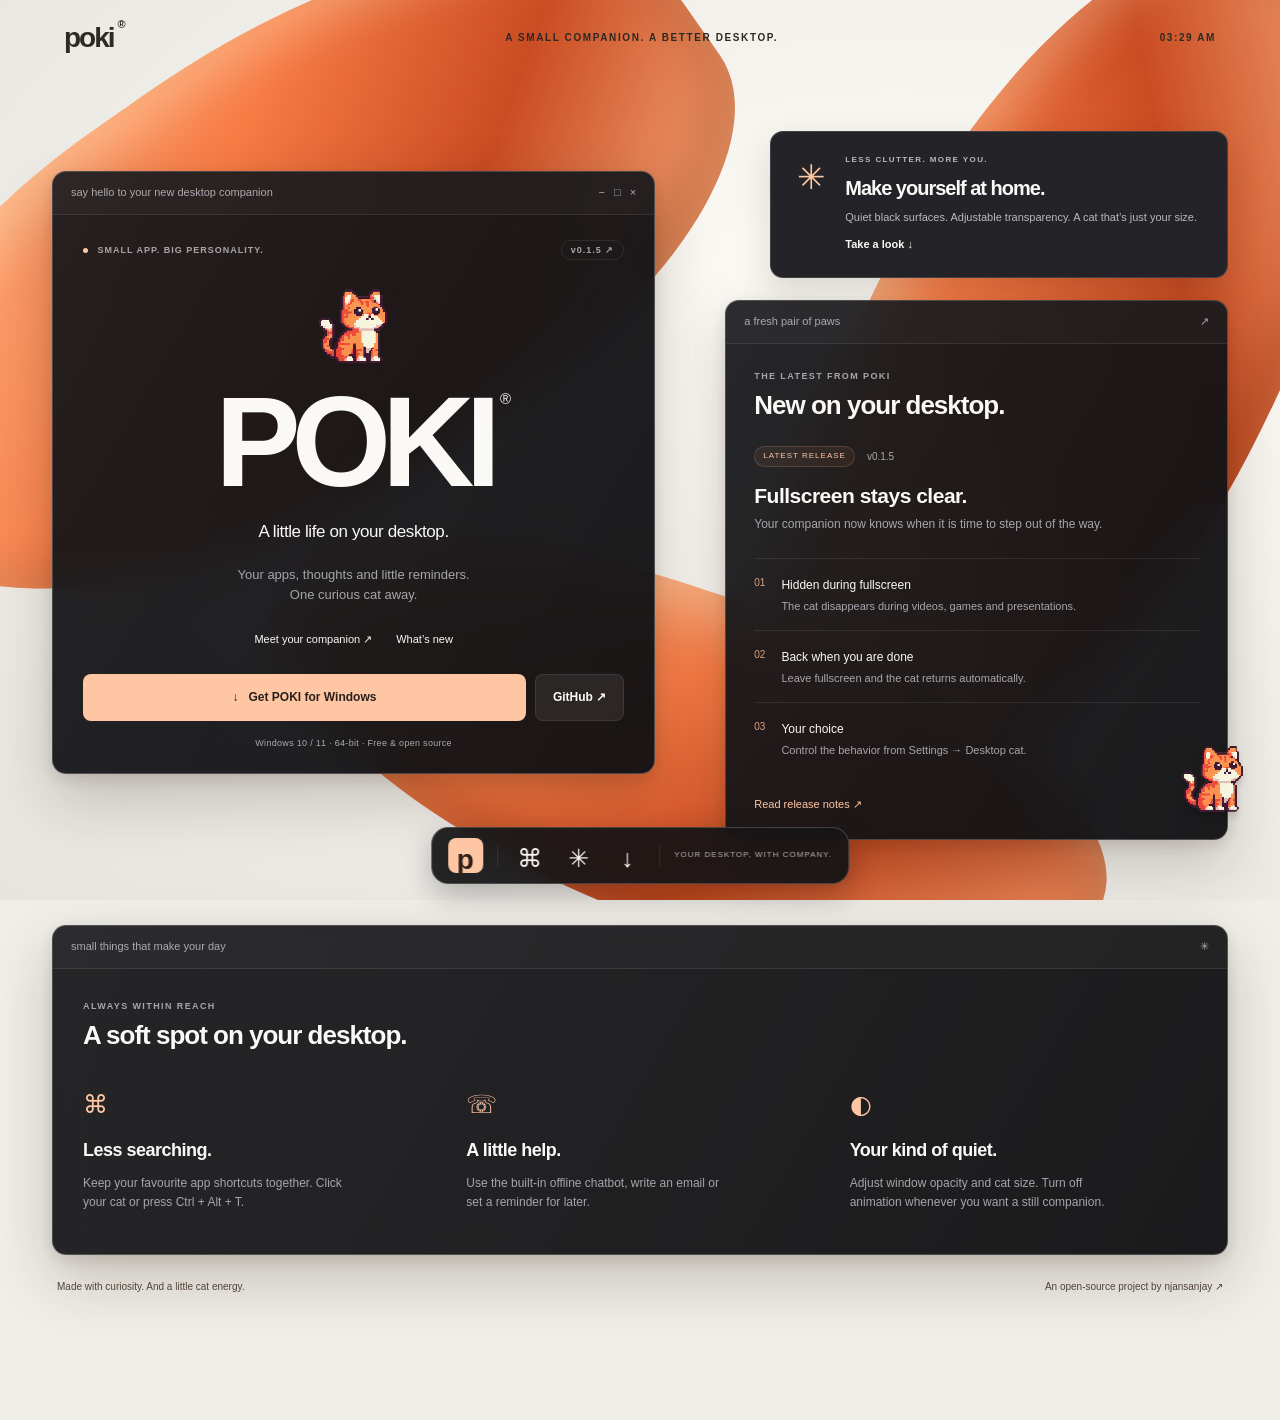
==== docs/index.html @ 7980053e "Rename project to Poki" ====
<!doctype html>
<html lang="en">
<head>
<meta charset="utf-8"><meta name="viewport" content="width=device-width,initial-scale=1">
<meta name="theme-color" content="#f0eee8"><meta name="description" content="POKI brings a little life to your Windows desktop. An animated cat, app shortcuts, offline chat and reminders.">
<title>POKI — A little life on your desktop.</title><link rel="icon" type="image/png" href="assets/poki-cat.png"><link rel="apple-touch-icon" href="assets/poki-cat.png"><link rel="stylesheet" href="style.css">
</head>
<body>
<div class="wallpaper" aria-hidden="true"><i></i><i></i><i></i></div>
<header><a class="brand" href="#home">poki<sup>®</sup></a><span>A SMALL COMPANION. A BETTER DESKTOP.</span><time id="clock">POKI FOR WINDOWS</time></header>
<main id="home" class="desktop">
<section class="window hero" aria-labelledby="hero-title">
  <div class="titlebar"><span>say hello to your new desktop companion</span><span aria-hidden="true">− &nbsp; □ &nbsp; ×</span></div>
  <div class="hero-body">
    <div class="eyebrow hero-meta"><span><b class="dot"></b> SMALL APP. BIG PERSONALITY.</span><a href="https://github.com/njansanjay/poki/releases/tag/v0.1.5">v0.1.5 ↗</a></div>
    <div class="cat portrait" role="img" aria-label="An orange pixel cat"></div>
    <h1 id="hero-title">POKI<sup>®</sup></h1>
    <p class="tagline">A little life on your desktop.</p>
    <p class="intro">Your apps, thoughts and little reminders.<br>One curious cat away.</p>
    <nav class="hero-links" aria-label="Explore"><a href="#features">Meet your companion ↗</a><a href="#updates">What’s new</a></nav>
    <div class="actions"><a class="download" href="https://github.com/njansanjay/poki/releases/latest/download/POKI-win-x64.exe">↓ &nbsp; Get POKI for Windows</a><a class="github" href="https://github.com/njansanjay/poki">GitHub ↗</a></div>
    <p class="fine-print">Windows 10 / 11 · 64-bit · Free & open source</p>
  </div>
</section>
<aside class="right-column">
  <section class="note"><span class="note-icon" aria-hidden="true">✳</span><div><p class="eyebrow">LESS CLUTTER. MORE YOU.</p><h2>Make yourself at home.</h2><p>Quiet black surfaces. Adjustable transparency. A cat that’s just your size.</p><a href="#features">Take a look ↓</a></div></section>
  <section class="window updates" id="updates" aria-labelledby="updates-title">
    <div class="titlebar"><span>a fresh pair of paws</span><span aria-hidden="true">↗</span></div>
    <div class="panel-body"><p class="eyebrow">THE LATEST FROM POKI</p><h2 id="updates-title">New on your desktop.</h2><div class="release-heading"><span class="pill">LATEST RELEASE</span><span>v0.1.5</span></div><h3>Fullscreen stays clear.</h3><p>Your companion now knows when it is time to step out of the way.</p>
    <ul class="changes"><li><span>01</span><div><strong>Hidden during fullscreen</strong><p>The cat disappears during videos, games and presentations.</p></div></li><li><span>02</span><div><strong>Back when you are done</strong><p>Leave fullscreen and the cat returns automatically.</p></div></li><li><span>03</span><div><strong>Your choice</strong><p>Control the behavior from Settings → Desktop cat.</p></div></li></ul>
    <a class="text-link" href="https://github.com/njansanjay/poki/releases/tag/v0.1.5">Read release notes ↗</a></div>
  </section>
</aside>
<section class="window features" id="features" aria-labelledby="features-title"><div class="titlebar"><span>small things that make your day</span><span aria-hidden="true">✳</span></div><div class="panel-body"><p class="eyebrow">ALWAYS WITHIN REACH</p><h2 id="features-title">A soft spot on your desktop.</h2><div class="feature-grid"><article><span aria-hidden="true">⌘</span><h3>Less searching.</h3><p>Keep your favourite app shortcuts together. Click your cat or press Ctrl + Alt + T.</p></article><article><span aria-hidden="true">☏</span><h3>A little help.</h3><p>Use the built-in offline chatbot, write an email or set a reminder for later.</p></article><article><span aria-hidden="true">◐</span><h3>Your kind of quiet.</h3><p>Adjust window opacity and cat size. Turn off animation whenever you want a still companion.</p></article></div></div></section>
</main>
<footer><span>Made with curiosity. And a little cat energy.</span><a href="https://github.com/njansanjay/poki">An open-source project by njansanjay ↗</a></footer>
<div class="demo"><div id="shortcut-demo" class="demo-panel" hidden><p>ONE CLICK. RIGHT HERE.</p><a href="#features">⌘ <span>Features</span></a><a href="#updates">✳ <span>Updates</span></a><a href="https://github.com/njansanjay/poki">↗ <span>Source</span></a><small>A preview of your cat’s shortcut menu.</small></div><button id="cat-button" class="cat demo-cat" aria-label="Preview the cat’s shortcuts" aria-expanded="false" aria-controls="shortcut-demo"></button></div>
<nav class="dock" aria-label="Desktop navigation"><a href="#home" aria-label="Home" class="dock-home">p</a><span class="separator"></span><a href="#features" aria-label="Features">⌘</a><a href="#updates" aria-label="Release notes">✳</a><a href="https://github.com/njansanjay/poki/releases/latest/download/POKI-win-x64.exe" aria-label="Download for Windows">↓</a><span class="separator"></span><span class="dock-label">YOUR DESKTOP, WITH COMPANY.</span></nav>
<script src="site.js"></script>
</body></html>
---- docs/style.css ----
:root{color-scheme:dark;--muted:#a6a6aa;--peach:#ffc6a3;--line:#ffffff16}*{box-sizing:border-box}html{scroll-behavior:smooth;scroll-padding-top:32px}body{margin:0;background:#f0eee8;color:#faf9f6;font:14px/1.6 Arial,Helvetica,sans-serif}a{color:inherit;text-decoration:none}a:hover{text-decoration:underline;text-underline-offset:5px}a:focus-visible,button:focus-visible{outline:3px solid #ee8d58;outline-offset:5px}button{font:inherit}.wallpaper{position:fixed;inset:0;overflow:hidden;z-index:-1;background:radial-gradient(ellipse at 70% 40%,#fffdf8,#e6e4df)}.wallpaper i{position:absolute;width:75vw;height:36vw;background:linear-gradient(145deg,#ffb281 8%,#f77b45 40%,#ca4c22 66%,#ffbd8b);border-radius:45% 55% 38% 62%;transform:rotate(-35deg);top:5%;left:-15%;box-shadow:inset 20px 28px 50px #fff7d54d,inset -20px -35px 35px #7f280a38}.wallpaper i:nth-child(2){top:20%;left:45%;transform:rotate(-65deg);width:75vw;height:32vw}.wallpaper i:nth-child(3){top:66%;left:20%;transform:rotate(18deg);width:68vw;height:26vw}header{height:76px;display:flex;align-items:center;justify-content:space-between;padding:0 5%;color:#2d2925;gap:20px}.brand{font-size:28px;font-weight:700;letter-spacing:-2px}.brand sup{font-size:11px;vertical-align:top;margin-left:4px}header>span,#clock{font-size:10px;font-weight:700;letter-spacing:1.6px}.desktop{max-width:1320px;margin:55px auto 0;padding:0 52px;display:grid;grid-template-columns:1.2fr 1fr;gap:70px;align-items:start}.window{background:linear-gradient(120deg,#17171aee,#111114f5);border:1px solid #ffffff36;border-radius:14px;box-shadow:0 25px 60px #32201138,0 5px 15px #32201120;backdrop-filter:blur(24px);overflow:hidden}.titlebar{height:43px;background:#ffffff07;border-bottom:1px solid var(--line);display:flex;justify-content:space-between;align-items:center;padding:0 18px;color:#aaaab0;font-size:11px}.hero{margin-top:40px}.hero-body{padding:25px 30px 23px;text-align:center}.eyebrow{font-size:9px;letter-spacing:1.4px;font-weight:700;color:var(--muted)}.hero-meta{display:flex;align-items:center;justify-content:space-between;letter-spacing:1px}.hero-meta a{border:1px solid var(--line);border-radius:20px;padding:2px 9px}.dot{display:inline-block;width:5px;height:5px;border-radius:50%;background:#50d99b;margin-right:6px}.cat{background:url('assets/cat-sprites.png') 0 100%/400% 200% no-repeat;image-rendering:pixelated}.portrait{width:96px;height:96px;margin:20px auto 2px}h1{font:900 clamp(90px,10vw,145px)/1 Arial,sans-serif;letter-spacing:-9px;margin:0;position:relative}h1 sup{font:500 15px Arial;letter-spacing:0;position:absolute;top:12px;margin-left:8px}.tagline{font-size:17px;letter-spacing:-.4px;margin:12px 0 19px}.intro{color:var(--muted);font-size:13px}.hero-links{display:flex;gap:24px;justify-content:center;font-size:11px;margin:25px 0}.actions{display:flex;gap:9px}.download,.github{display:flex;align-items:center;justify-content:center;padding:13px 17px;border-radius:8px;font-size:12px;font-weight:700;transition:transform .2s,background .2s}.download{background:var(--peach);color:#29201a;flex:1}.download:hover{background:#ffd8bf;transform:translateY(-2px);text-decoration:none}.github{background:#ffffff12;border:1px solid var(--line)}.fine-print{font-size:9px;color:#aaaab0;letter-spacing:.3px;margin:15px 0 0}.right-column{display:grid;gap:22px}.note{display:flex;gap:20px;border:1px solid #ffffff23;border-radius:13px;padding:22px 26px;background:#242327;box-shadow:0 15px 35px #32201126;margin-left:45px}.note-icon{font-size:34px;color:var(--peach);line-height:1.4}.note p{margin:0;color:#bab8be;font-size:11px}.note .eyebrow{font-size:8px}.note h2{font-size:20px;line-height:1.3;margin:8px 0}.note a{display:inline-block;font-size:11px;font-weight:700;margin-top:10px}.panel-body{padding:25px 28px}.panel-body>.eyebrow{margin:0 0 7px}h2{font-size:26px;line-height:1.2;letter-spacing:-1px;margin:0 0 25px}.release-heading{display:flex;align-items:center;gap:12px;color:#aaaab0;font-size:10px}.pill{font-size:8px;letter-spacing:1px;color:#66e2ad;background:#48d79a12;border:1px solid #48d79a20;border-radius:20px;padding:3px 8px}h3{font-size:21px;line-height:1.3;letter-spacing:-.5px;margin:15px 0 6px}.updates .panel-body>p:not(.eyebrow){font-size:12px;color:var(--muted);margin:0}.changes{list-style:none;padding:0;margin:23px 0 18px}.changes li{border-top:1px solid var(--line);display:flex;gap:16px;padding:14px 0}.changes li>span{color:#d9a080;font-size:10px;margin-top:2px}.changes strong{font-size:12px;font-weight:500}.changes p{font-size:11px;color:#a6a6ad;margin:3px 0 0}.text-link{font-size:11px;color:var(--peach)}.features{grid-column:1/-1;margin:15px 0 0}.features .panel-body{padding:30px}.feature-grid{display:grid;grid-template-columns:repeat(3,1fr);gap:36px;margin-top:32px}.feature-grid article>span{font-size:25px;color:var(--peach)}.feature-grid h3{font-size:18px}.feature-grid p{color:var(--muted);font-size:12px;max-width:270px}footer{max-width:1216px;margin:24px auto 125px;padding:0 25px;display:flex;justify-content:space-between;gap:20px;color:#54473e;font-size:10px}.dock{position:fixed;bottom:16px;left:50%;transform:translateX(-50%);display:flex;align-items:center;gap:14px;padding:10px 16px;background:#141416ed;border:1px solid #ffffff30;border-radius:17px;box-shadow:0 10px 30px #0004;backdrop-filter:blur(20px);z-index:5}.dock a{width:35px;height:35px;display:grid;place-items:center;font-size:25px;border-radius:8px;transition:transform .2s}.dock a:hover{background:#ffffff12;transform:translateY(-5px);text-decoration:none}.dock .dock-home{background:var(--peach);color:#302019;font-weight:700;font-size:28px}.separator{height:23px;width:1px;background:var(--line)}.dock-label{font-size:8px;letter-spacing:1px;color:#b4b0b0;white-space:nowrap}.demo{position:fixed;right:24px;bottom:77px;z-index:6}.demo-cat{display:block;width:85px;height:85px;border:0;cursor:pointer;animation:cat-roam 9s ease-in-out infinite;transform-origin:bottom center;filter:drop-shadow(0 5px 3px #0002)}.demo-cat:hover,.demo-cat[aria-expanded=true]{animation-play-state:paused}.demo-panel{width:240px;position:absolute;bottom:100px;right:0;background:#19191cee;border:1px solid #ffffff30;padding:16px;border-radius:13px;box-shadow:0 15px 40px #0004;backdrop-filter:blur(20px)}.demo-panel p{font-size:8px;color:#aaa;letter-spacing:1px;margin:0 0 12px}.demo-panel a{display:inline-flex;width:30%;flex-direction:column;align-items:center;font-size:22px}.demo-panel a span{font-size:10px;margin-top:5px}.demo-panel small{display:block;color:#aaa;font-size:9px;margin-top:17px}@keyframes cat-roam{0%,100%{transform:translateX(0) rotate(0)}25%{transform:translateX(-35px) rotate(-3deg)}50%{transform:translateX(-65px) rotate(0)}75%{transform:translateX(-30px) rotate(3deg)}}
@media(min-width:1500px){.desktop{margin-top:90px}}@media(max-width:1000px){.desktop{gap:28px;padding:0 28px;margin-top:20px}.hero-body{padding:22px}.hero-meta{font-size:8px}.note{margin-left:0;padding:20px}.panel-body{padding:23px}.actions{flex-wrap:wrap}.github{flex:1}.dock-label{display:none}h1{font-size:100px}.hero-links{gap:15px}}@media(max-width:700px){header{height:65px}header>span{display:none}#clock{font-size:9px}.desktop{display:block;padding:0 18px;margin:10px auto}.hero{margin:0}.hero-body{padding:24px}.hero h1{font-size:120px}.right-column{margin:24px 0;gap:24px}.note{order:2}.features{margin-top:24px}.feature-grid{grid-template-columns:1fr;gap:15px}.feature-grid article{border-top:1px solid var(--line);padding-top:20px}.feature-grid p{max-width:none}.wallpaper i{height:90vw;width:160vw}.wallpaper i:nth-child(2){width:150vw;height:70vw;left:10%}.wallpaper i:nth-child(3){width:160vw;height:90vw;left:-40%}footer{flex-direction:column;gap:6px;padding:0 22px;margin-bottom:150px}.demo{right:5px;bottom:80px}.demo-cat{width:65px;height:65px}.dock{bottom:12px}.demo-panel{right:15px}.download{min-width:200px}}@media(prefers-reduced-motion:reduce){html{scroll-behavior:auto}*,*::before,*::after{animation:none!important;transition:none!important}}
body,h1,h2,h3,button,input,select,textarea{font-family:"Bahnschrift","Arial",sans-serif}.dot{background:var(--peach)}.pill{color:var(--peach);background:#ffac7712;border-color:#ffac7730}
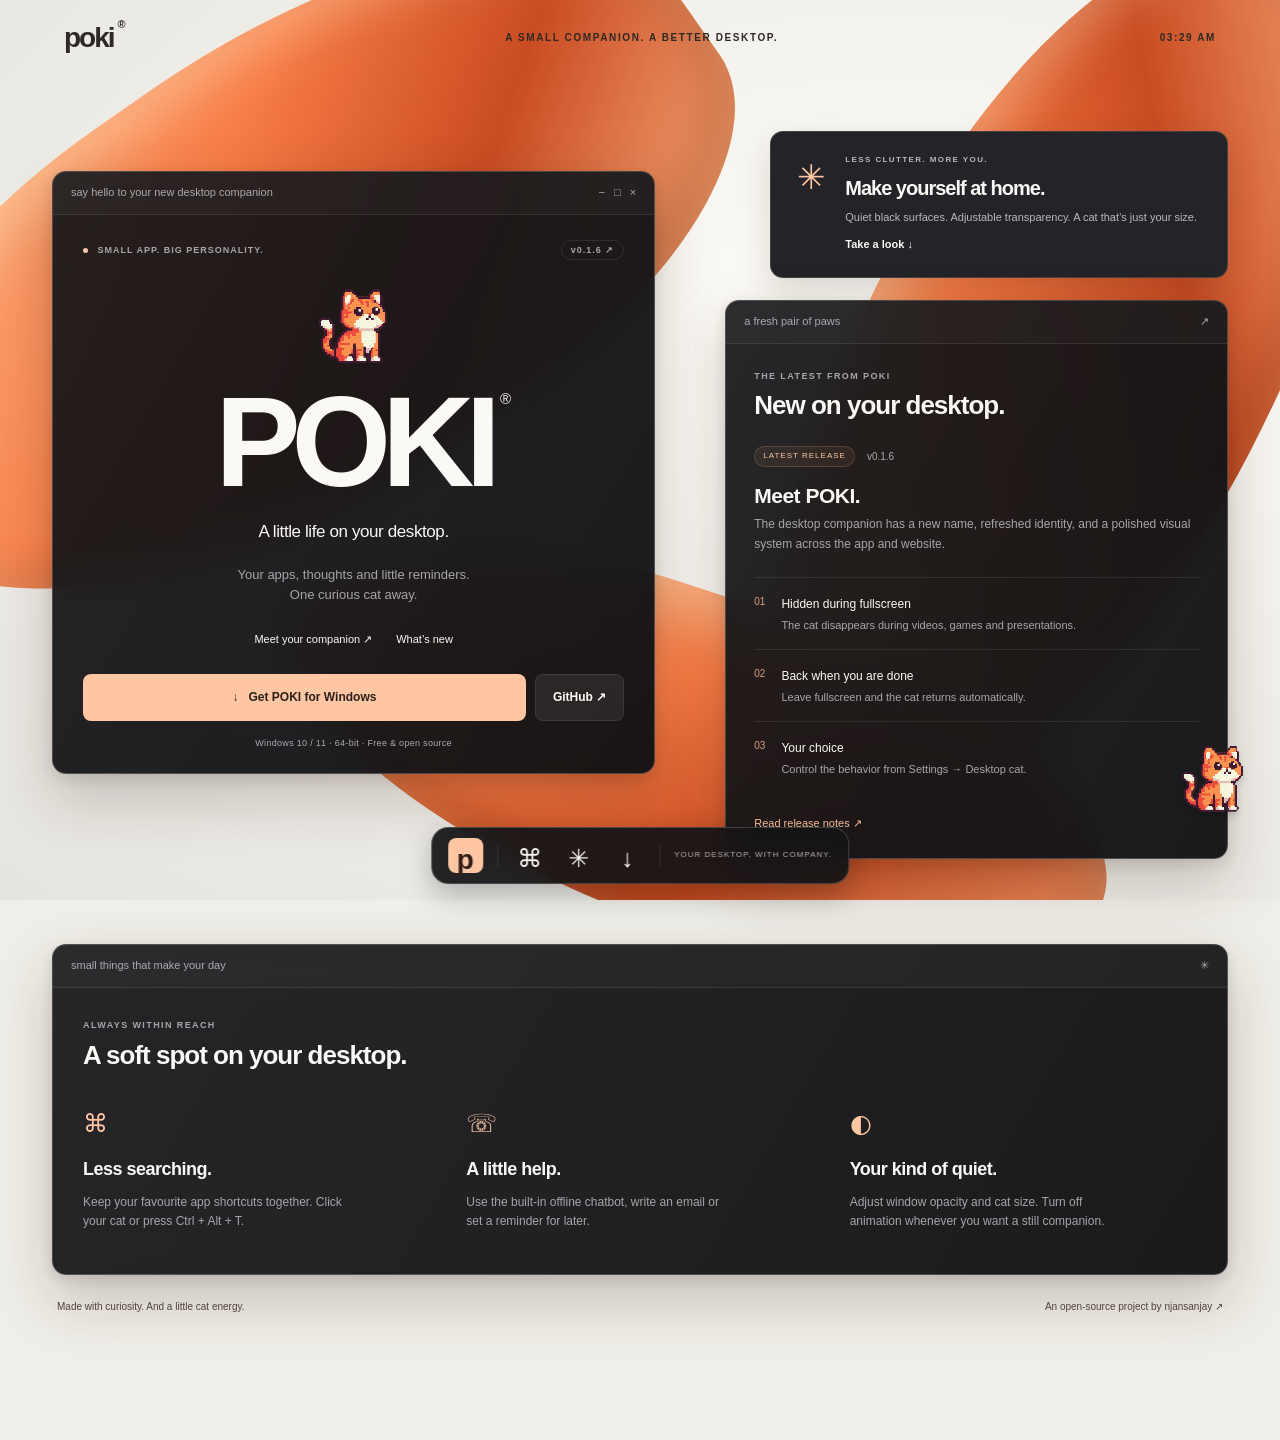
==== commit c1119236: "Prepare Poki v0.1.6 release" ====
--- a/docs/index.html
+++ b/docs/index.html
@@ -12,13 +12,13 @@
 <section class="window hero" aria-labelledby="hero-title">
   <div class="titlebar"><span>say hello to your new desktop companion</span><span aria-hidden="true">− &nbsp; □ &nbsp; ×</span></div>
   <div class="hero-body">
-    <div class="eyebrow hero-meta"><span><b class="dot"></b> SMALL APP. BIG PERSONALITY.</span><a href="https://github.com/njansanjay/poki/releases/tag/v0.1.5">v0.1.5 ↗</a></div>
+<div class="eyebrow hero-meta"><span><b class="dot"></b> SMALL APP. BIG PERSONALITY.</span><a href="https://github.com/njansanjay/toki/releases/tag/v0.1.6">v0.1.6 ↗</a></div>
     <div class="cat portrait" role="img" aria-label="An orange pixel cat"></div>
     <h1 id="hero-title">POKI<sup>®</sup></h1>
     <p class="tagline">A little life on your desktop.</p>
     <p class="intro">Your apps, thoughts and little reminders.<br>One curious cat away.</p>
     <nav class="hero-links" aria-label="Explore"><a href="#features">Meet your companion ↗</a><a href="#updates">What’s new</a></nav>
-    <div class="actions"><a class="download" href="https://github.com/njansanjay/poki/releases/latest/download/POKI-win-x64.exe">↓ &nbsp; Get POKI for Windows</a><a class="github" href="https://github.com/njansanjay/poki">GitHub ↗</a></div>
+<div class="actions"><a class="download" href="https://github.com/njansanjay/toki/releases/latest/download/POKI-win-x64.exe">↓ &nbsp; Get POKI for Windows</a><a class="github" href="https://github.com/njansanjay/toki">GitHub ↗</a></div>
     <p class="fine-print">Windows 10 / 11 · 64-bit · Free & open source</p>
   </div>
 </section>
@@ -26,15 +26,15 @@
   <section class="note"><span class="note-icon" aria-hidden="true">✳</span><div><p class="eyebrow">LESS CLUTTER. MORE YOU.</p><h2>Make yourself at home.</h2><p>Quiet black surfaces. Adjustable transparency. A cat that’s just your size.</p><a href="#features">Take a look ↓</a></div></section>
   <section class="window updates" id="updates" aria-labelledby="updates-title">
     <div class="titlebar"><span>a fresh pair of paws</span><span aria-hidden="true">↗</span></div>
-    <div class="panel-body"><p class="eyebrow">THE LATEST FROM POKI</p><h2 id="updates-title">New on your desktop.</h2><div class="release-heading"><span class="pill">LATEST RELEASE</span><span>v0.1.5</span></div><h3>Fullscreen stays clear.</h3><p>Your companion now knows when it is time to step out of the way.</p>
+<div class="panel-body"><p class="eyebrow">THE LATEST FROM POKI</p><h2 id="updates-title">New on your desktop.</h2><div class="release-heading"><span class="pill">LATEST RELEASE</span><span>v0.1.6</span></div><h3>Meet POKI.</h3><p>The desktop companion has a new name, refreshed identity, and a polished visual system across the app and website.</p>
     <ul class="changes"><li><span>01</span><div><strong>Hidden during fullscreen</strong><p>The cat disappears during videos, games and presentations.</p></div></li><li><span>02</span><div><strong>Back when you are done</strong><p>Leave fullscreen and the cat returns automatically.</p></div></li><li><span>03</span><div><strong>Your choice</strong><p>Control the behavior from Settings → Desktop cat.</p></div></li></ul>
-    <a class="text-link" href="https://github.com/njansanjay/poki/releases/tag/v0.1.5">Read release notes ↗</a></div>
+<a class="text-link" href="https://github.com/njansanjay/toki/releases/tag/v0.1.6">Read release notes ↗</a></div>
   </section>
 </aside>
 <section class="window features" id="features" aria-labelledby="features-title"><div class="titlebar"><span>small things that make your day</span><span aria-hidden="true">✳</span></div><div class="panel-body"><p class="eyebrow">ALWAYS WITHIN REACH</p><h2 id="features-title">A soft spot on your desktop.</h2><div class="feature-grid"><article><span aria-hidden="true">⌘</span><h3>Less searching.</h3><p>Keep your favourite app shortcuts together. Click your cat or press Ctrl + Alt + T.</p></article><article><span aria-hidden="true">☏</span><h3>A little help.</h3><p>Use the built-in offline chatbot, write an email or set a reminder for later.</p></article><article><span aria-hidden="true">◐</span><h3>Your kind of quiet.</h3><p>Adjust window opacity and cat size. Turn off animation whenever you want a still companion.</p></article></div></div></section>
 </main>
-<footer><span>Made with curiosity. And a little cat energy.</span><a href="https://github.com/njansanjay/poki">An open-source project by njansanjay ↗</a></footer>
+<footer><span>Made with curiosity. And a little cat energy.</span><a href="https://github.com/njansanjay/toki">An open-source project by njansanjay ↗</a></footer>
 <div class="demo"><div id="shortcut-demo" class="demo-panel" hidden><p>ONE CLICK. RIGHT HERE.</p><a href="#features">⌘ <span>Features</span></a><a href="#updates">✳ <span>Updates</span></a><a href="https://github.com/njansanjay/poki">↗ <span>Source</span></a><small>A preview of your cat’s shortcut menu.</small></div><button id="cat-button" class="cat demo-cat" aria-label="Preview the cat’s shortcuts" aria-expanded="false" aria-controls="shortcut-demo"></button></div>
-<nav class="dock" aria-label="Desktop navigation"><a href="#home" aria-label="Home" class="dock-home">p</a><span class="separator"></span><a href="#features" aria-label="Features">⌘</a><a href="#updates" aria-label="Release notes">✳</a><a href="https://github.com/njansanjay/poki/releases/latest/download/POKI-win-x64.exe" aria-label="Download for Windows">↓</a><span class="separator"></span><span class="dock-label">YOUR DESKTOP, WITH COMPANY.</span></nav>
+<nav class="dock" aria-label="Desktop navigation"><a href="#home" aria-label="Home" class="dock-home">p</a><span class="separator"></span><a href="#features" aria-label="Features">⌘</a><a href="#updates" aria-label="Release notes">✳</a><a href="https://github.com/njansanjay/toki/releases/latest/download/POKI-win-x64.exe" aria-label="Download for Windows">↓</a><span class="separator"></span><span class="dock-label">YOUR DESKTOP, WITH COMPANY.</span></nav>
 <script src="site.js"></script>
 </body></html>
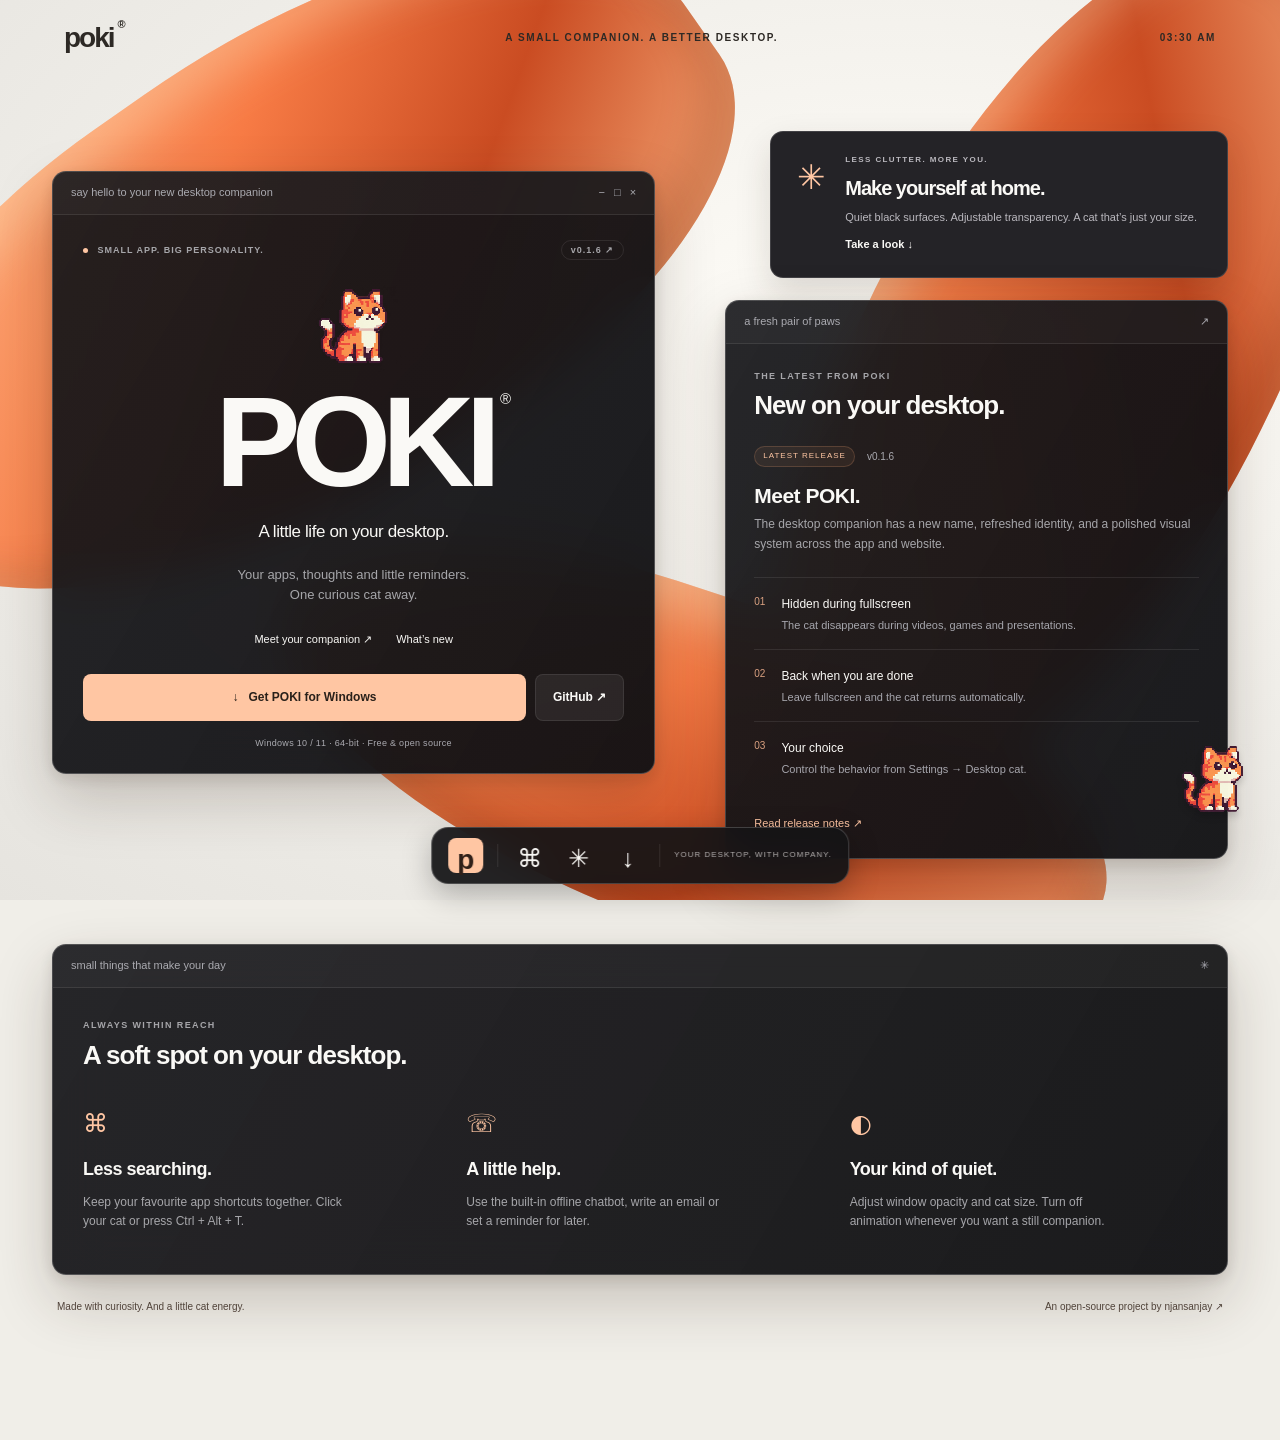
==== commit f670fc64: "Update repository links to Poki" ====
--- a/docs/index.html
+++ b/docs/index.html
@@ -12,13 +12,13 @@
 <section class="window hero" aria-labelledby="hero-title">
   <div class="titlebar"><span>say hello to your new desktop companion</span><span aria-hidden="true">− &nbsp; □ &nbsp; ×</span></div>
   <div class="hero-body">
-<div class="eyebrow hero-meta"><span><b class="dot"></b> SMALL APP. BIG PERSONALITY.</span><a href="https://github.com/njansanjay/toki/releases/tag/v0.1.6">v0.1.6 ↗</a></div>
+<div class="eyebrow hero-meta"><span><b class="dot"></b> SMALL APP. BIG PERSONALITY.</span><a href="https://github.com/njansanjay/poki/releases/tag/v0.1.6">v0.1.6 ↗</a></div>
     <div class="cat portrait" role="img" aria-label="An orange pixel cat"></div>
     <h1 id="hero-title">POKI<sup>®</sup></h1>
     <p class="tagline">A little life on your desktop.</p>
     <p class="intro">Your apps, thoughts and little reminders.<br>One curious cat away.</p>
     <nav class="hero-links" aria-label="Explore"><a href="#features">Meet your companion ↗</a><a href="#updates">What’s new</a></nav>
-<div class="actions"><a class="download" href="https://github.com/njansanjay/toki/releases/latest/download/POKI-win-x64.exe">↓ &nbsp; Get POKI for Windows</a><a class="github" href="https://github.com/njansanjay/toki">GitHub ↗</a></div>
+<div class="actions"><a class="download" href="https://github.com/njansanjay/poki/releases/latest/download/POKI-win-x64.exe">↓ &nbsp; Get POKI for Windows</a><a class="github" href="https://github.com/njansanjay/poki">GitHub ↗</a></div>
     <p class="fine-print">Windows 10 / 11 · 64-bit · Free & open source</p>
   </div>
 </section>
@@ -28,13 +28,13 @@
     <div class="titlebar"><span>a fresh pair of paws</span><span aria-hidden="true">↗</span></div>
 <div class="panel-body"><p class="eyebrow">THE LATEST FROM POKI</p><h2 id="updates-title">New on your desktop.</h2><div class="release-heading"><span class="pill">LATEST RELEASE</span><span>v0.1.6</span></div><h3>Meet POKI.</h3><p>The desktop companion has a new name, refreshed identity, and a polished visual system across the app and website.</p>
     <ul class="changes"><li><span>01</span><div><strong>Hidden during fullscreen</strong><p>The cat disappears during videos, games and presentations.</p></div></li><li><span>02</span><div><strong>Back when you are done</strong><p>Leave fullscreen and the cat returns automatically.</p></div></li><li><span>03</span><div><strong>Your choice</strong><p>Control the behavior from Settings → Desktop cat.</p></div></li></ul>
-<a class="text-link" href="https://github.com/njansanjay/toki/releases/tag/v0.1.6">Read release notes ↗</a></div>
+<a class="text-link" href="https://github.com/njansanjay/poki/releases/tag/v0.1.6">Read release notes ↗</a></div>
   </section>
 </aside>
 <section class="window features" id="features" aria-labelledby="features-title"><div class="titlebar"><span>small things that make your day</span><span aria-hidden="true">✳</span></div><div class="panel-body"><p class="eyebrow">ALWAYS WITHIN REACH</p><h2 id="features-title">A soft spot on your desktop.</h2><div class="feature-grid"><article><span aria-hidden="true">⌘</span><h3>Less searching.</h3><p>Keep your favourite app shortcuts together. Click your cat or press Ctrl + Alt + T.</p></article><article><span aria-hidden="true">☏</span><h3>A little help.</h3><p>Use the built-in offline chatbot, write an email or set a reminder for later.</p></article><article><span aria-hidden="true">◐</span><h3>Your kind of quiet.</h3><p>Adjust window opacity and cat size. Turn off animation whenever you want a still companion.</p></article></div></div></section>
 </main>
-<footer><span>Made with curiosity. And a little cat energy.</span><a href="https://github.com/njansanjay/toki">An open-source project by njansanjay ↗</a></footer>
+<footer><span>Made with curiosity. And a little cat energy.</span><a href="https://github.com/njansanjay/poki">An open-source project by njansanjay ↗</a></footer>
 <div class="demo"><div id="shortcut-demo" class="demo-panel" hidden><p>ONE CLICK. RIGHT HERE.</p><a href="#features">⌘ <span>Features</span></a><a href="#updates">✳ <span>Updates</span></a><a href="https://github.com/njansanjay/poki">↗ <span>Source</span></a><small>A preview of your cat’s shortcut menu.</small></div><button id="cat-button" class="cat demo-cat" aria-label="Preview the cat’s shortcuts" aria-expanded="false" aria-controls="shortcut-demo"></button></div>
-<nav class="dock" aria-label="Desktop navigation"><a href="#home" aria-label="Home" class="dock-home">p</a><span class="separator"></span><a href="#features" aria-label="Features">⌘</a><a href="#updates" aria-label="Release notes">✳</a><a href="https://github.com/njansanjay/toki/releases/latest/download/POKI-win-x64.exe" aria-label="Download for Windows">↓</a><span class="separator"></span><span class="dock-label">YOUR DESKTOP, WITH COMPANY.</span></nav>
+<nav class="dock" aria-label="Desktop navigation"><a href="#home" aria-label="Home" class="dock-home">p</a><span class="separator"></span><a href="#features" aria-label="Features">⌘</a><a href="#updates" aria-label="Release notes">✳</a><a href="https://github.com/njansanjay/poki/releases/latest/download/POKI-win-x64.exe" aria-label="Download for Windows">↓</a><span class="separator"></span><span class="dock-label">YOUR DESKTOP, WITH COMPANY.</span></nav>
 <script src="site.js"></script>
 </body></html>
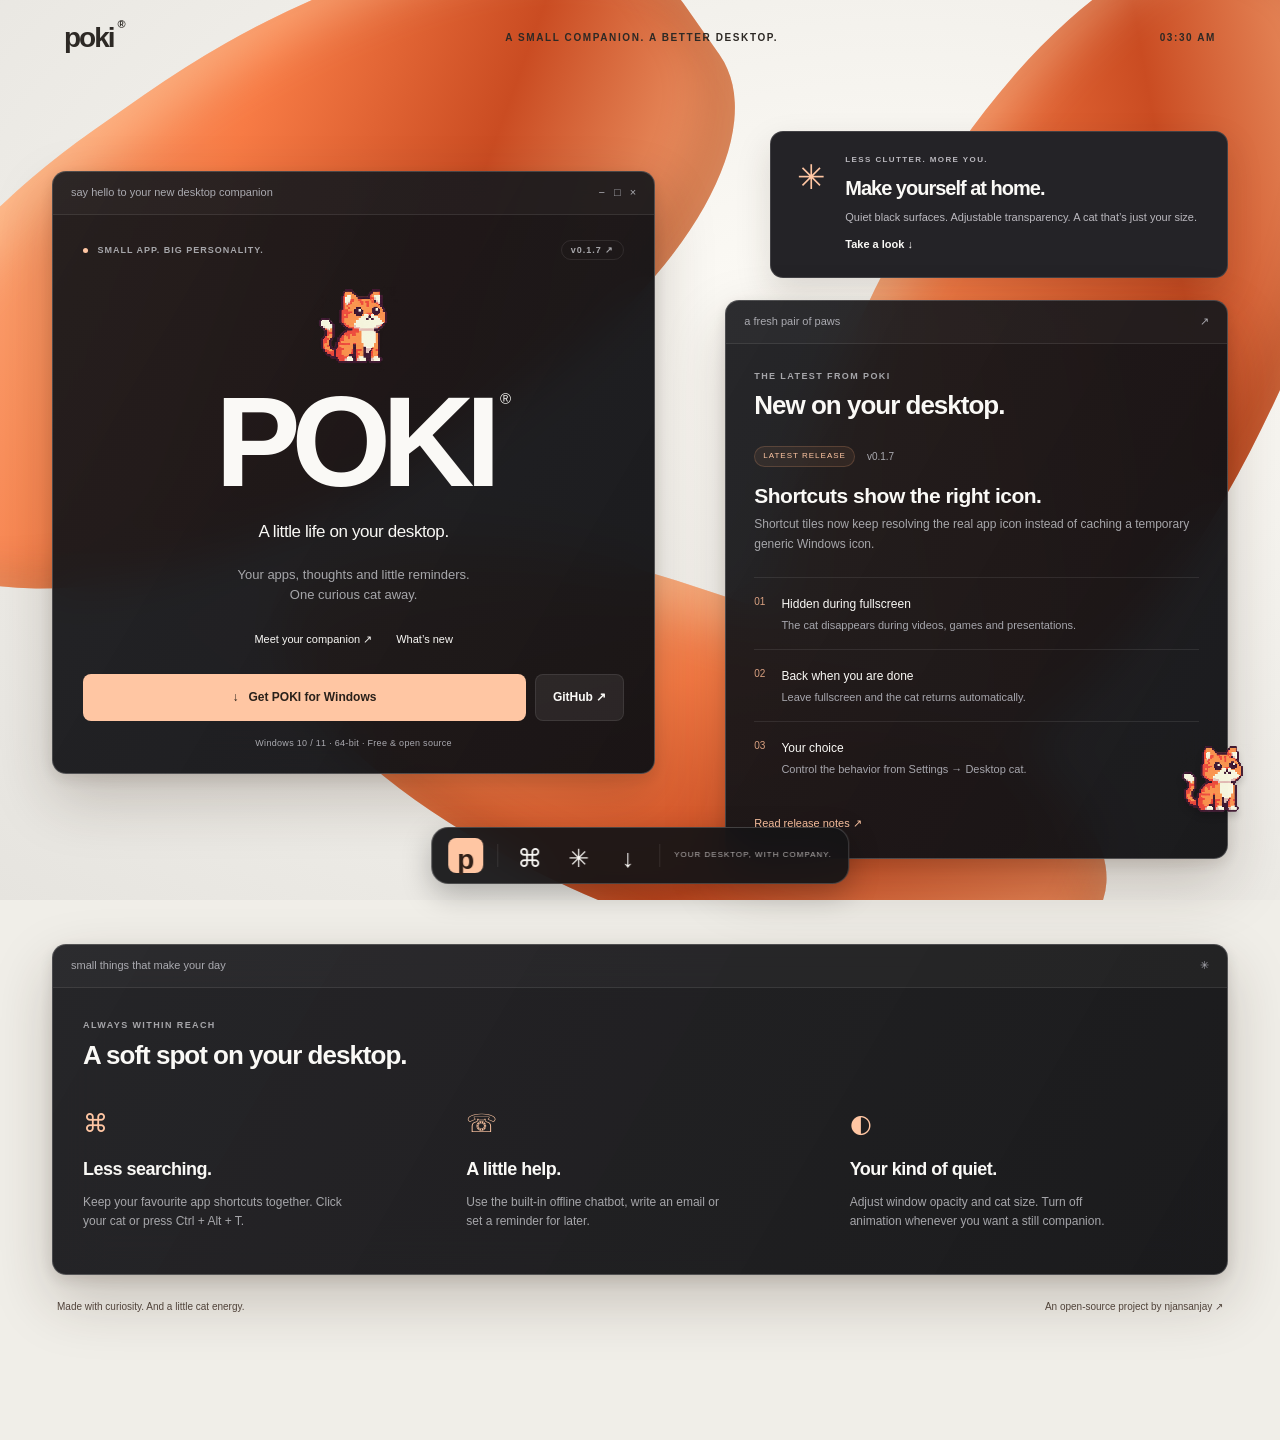
==== commit 9f0ce3d2: "Fix delayed shortcut icons" ====
--- a/docs/index.html
+++ b/docs/index.html
@@ -12,7 +12,7 @@
 <section class="window hero" aria-labelledby="hero-title">
   <div class="titlebar"><span>say hello to your new desktop companion</span><span aria-hidden="true">− &nbsp; □ &nbsp; ×</span></div>
   <div class="hero-body">
-<div class="eyebrow hero-meta"><span><b class="dot"></b> SMALL APP. BIG PERSONALITY.</span><a href="https://github.com/njansanjay/poki/releases/tag/v0.1.6">v0.1.6 ↗</a></div>
+<div class="eyebrow hero-meta"><span><b class="dot"></b> SMALL APP. BIG PERSONALITY.</span><a href="https://github.com/njansanjay/poki/releases/tag/v0.1.7">v0.1.7 ↗</a></div>
     <div class="cat portrait" role="img" aria-label="An orange pixel cat"></div>
     <h1 id="hero-title">POKI<sup>®</sup></h1>
     <p class="tagline">A little life on your desktop.</p>
@@ -26,9 +26,9 @@
   <section class="note"><span class="note-icon" aria-hidden="true">✳</span><div><p class="eyebrow">LESS CLUTTER. MORE YOU.</p><h2>Make yourself at home.</h2><p>Quiet black surfaces. Adjustable transparency. A cat that’s just your size.</p><a href="#features">Take a look ↓</a></div></section>
   <section class="window updates" id="updates" aria-labelledby="updates-title">
     <div class="titlebar"><span>a fresh pair of paws</span><span aria-hidden="true">↗</span></div>
-<div class="panel-body"><p class="eyebrow">THE LATEST FROM POKI</p><h2 id="updates-title">New on your desktop.</h2><div class="release-heading"><span class="pill">LATEST RELEASE</span><span>v0.1.6</span></div><h3>Meet POKI.</h3><p>The desktop companion has a new name, refreshed identity, and a polished visual system across the app and website.</p>
+<div class="panel-body"><p class="eyebrow">THE LATEST FROM POKI</p><h2 id="updates-title">New on your desktop.</h2><div class="release-heading"><span class="pill">LATEST RELEASE</span><span>v0.1.7</span></div><h3>Shortcuts show the right icon.</h3><p>Shortcut tiles now keep resolving the real app icon instead of caching a temporary generic Windows icon.</p>
     <ul class="changes"><li><span>01</span><div><strong>Hidden during fullscreen</strong><p>The cat disappears during videos, games and presentations.</p></div></li><li><span>02</span><div><strong>Back when you are done</strong><p>Leave fullscreen and the cat returns automatically.</p></div></li><li><span>03</span><div><strong>Your choice</strong><p>Control the behavior from Settings → Desktop cat.</p></div></li></ul>
-<a class="text-link" href="https://github.com/njansanjay/poki/releases/tag/v0.1.6">Read release notes ↗</a></div>
+<a class="text-link" href="https://github.com/njansanjay/poki/releases/tag/v0.1.7">Read release notes ↗</a></div>
   </section>
 </aside>
 <section class="window features" id="features" aria-labelledby="features-title"><div class="titlebar"><span>small things that make your day</span><span aria-hidden="true">✳</span></div><div class="panel-body"><p class="eyebrow">ALWAYS WITHIN REACH</p><h2 id="features-title">A soft spot on your desktop.</h2><div class="feature-grid"><article><span aria-hidden="true">⌘</span><h3>Less searching.</h3><p>Keep your favourite app shortcuts together. Click your cat or press Ctrl + Alt + T.</p></article><article><span aria-hidden="true">☏</span><h3>A little help.</h3><p>Use the built-in offline chatbot, write an email or set a reminder for later.</p></article><article><span aria-hidden="true">◐</span><h3>Your kind of quiet.</h3><p>Adjust window opacity and cat size. Turn off animation whenever you want a still companion.</p></article></div></div></section>
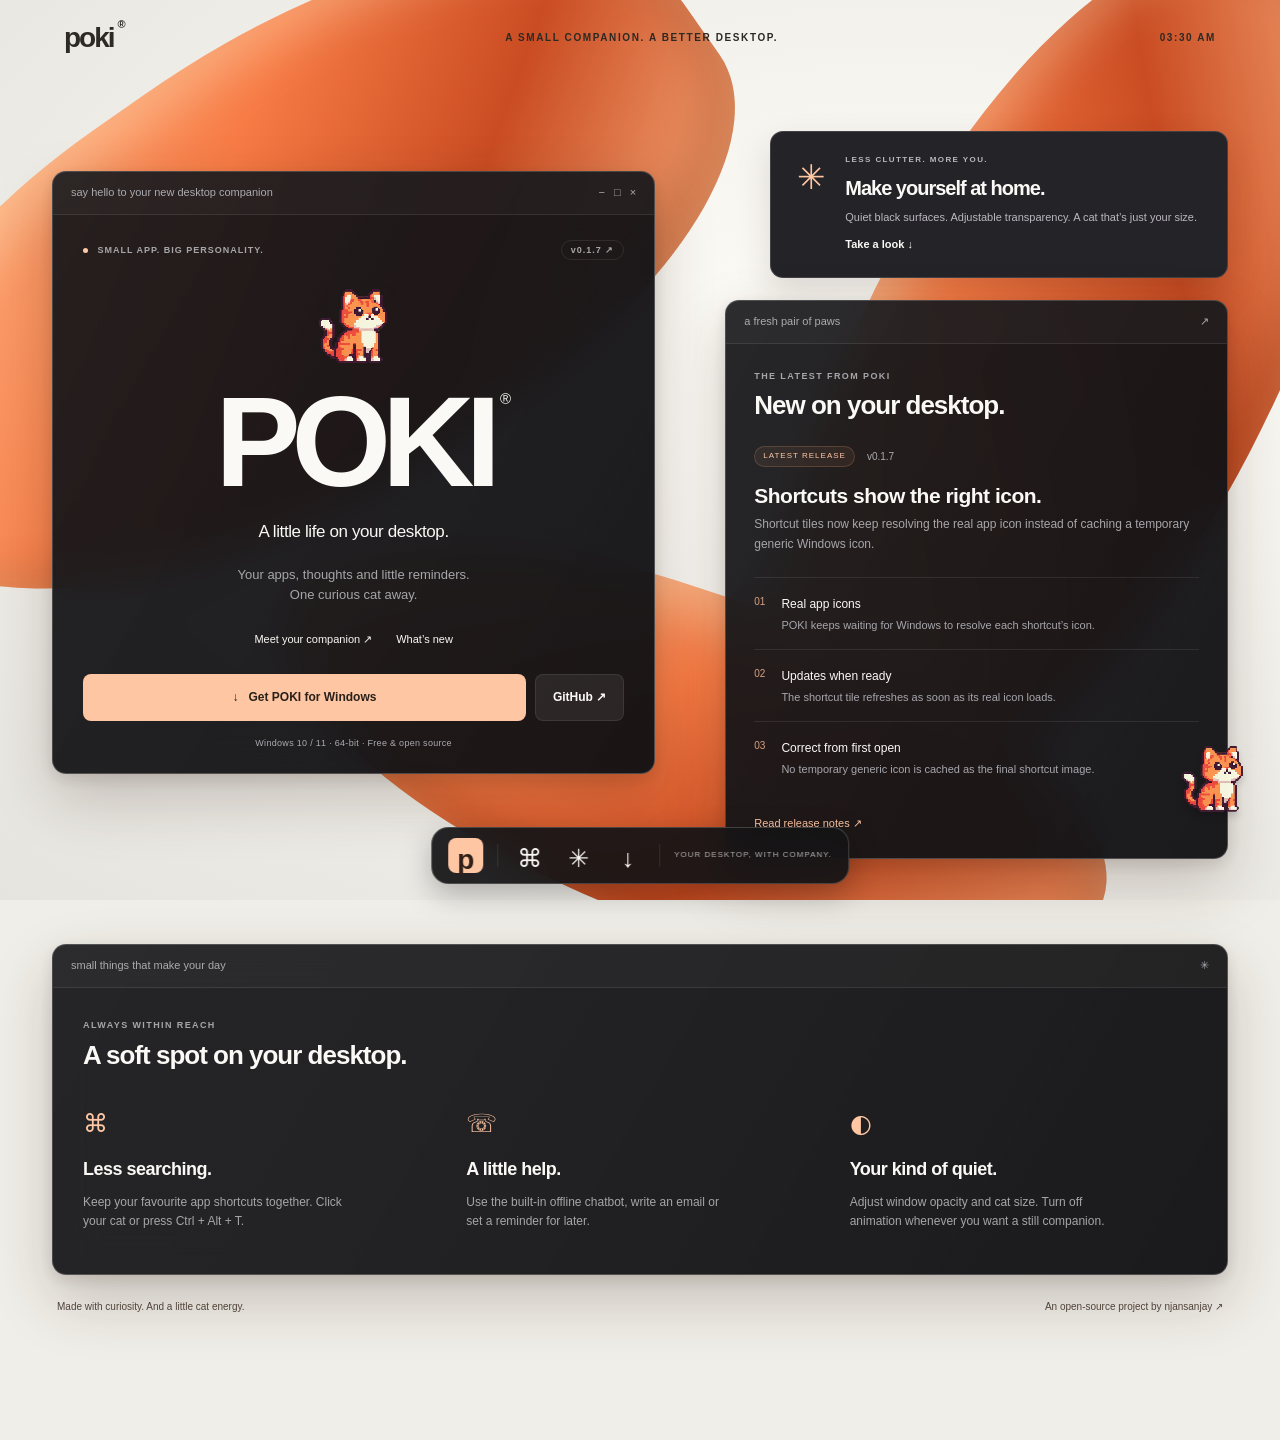
==== commit 79d130c3: "Polish POKI website launch metadata" ====
--- a/docs/index.html
+++ b/docs/index.html
@@ -3,6 +3,11 @@
 <head>
 <meta charset="utf-8"><meta name="viewport" content="width=device-width,initial-scale=1">
 <meta name="theme-color" content="#f0eee8"><meta name="description" content="POKI brings a little life to your Windows desktop. An animated cat, app shortcuts, offline chat and reminders.">
+<link rel="canonical" href="https://njansanjay.github.io/poki/">
+<meta property="og:type" content="website"><meta property="og:url" content="https://njansanjay.github.io/poki/">
+<meta property="og:title" content="POKI — A little life on your desktop."><meta property="og:description" content="Meet POKI, a curious desktop companion for Windows with app shortcuts, offline chat and reminders.">
+<meta property="og:image" content="https://njansanjay.github.io/poki/assets/poki-cat.png"><meta property="og:image:alt" content="POKI, the orange pixel cat desktop companion">
+<meta name="twitter:card" content="summary"><meta name="twitter:title" content="POKI — A little life on your desktop."><meta name="twitter:description" content="Meet POKI, a curious desktop companion for Windows with app shortcuts, offline chat and reminders."><meta name="twitter:image" content="https://njansanjay.github.io/poki/assets/poki-cat.png">
 <title>POKI — A little life on your desktop.</title><link rel="icon" type="image/png" href="assets/poki-cat.png"><link rel="apple-touch-icon" href="assets/poki-cat.png"><link rel="stylesheet" href="style.css">
 </head>
 <body>
@@ -27,7 +32,7 @@
   <section class="window updates" id="updates" aria-labelledby="updates-title">
     <div class="titlebar"><span>a fresh pair of paws</span><span aria-hidden="true">↗</span></div>
 <div class="panel-body"><p class="eyebrow">THE LATEST FROM POKI</p><h2 id="updates-title">New on your desktop.</h2><div class="release-heading"><span class="pill">LATEST RELEASE</span><span>v0.1.7</span></div><h3>Shortcuts show the right icon.</h3><p>Shortcut tiles now keep resolving the real app icon instead of caching a temporary generic Windows icon.</p>
-    <ul class="changes"><li><span>01</span><div><strong>Hidden during fullscreen</strong><p>The cat disappears during videos, games and presentations.</p></div></li><li><span>02</span><div><strong>Back when you are done</strong><p>Leave fullscreen and the cat returns automatically.</p></div></li><li><span>03</span><div><strong>Your choice</strong><p>Control the behavior from Settings → Desktop cat.</p></div></li></ul>
+    <ul class="changes"><li><span>01</span><div><strong>Real app icons</strong><p>POKI keeps waiting for Windows to resolve each shortcut’s icon.</p></div></li><li><span>02</span><div><strong>Updates when ready</strong><p>The shortcut tile refreshes as soon as its real icon loads.</p></div></li><li><span>03</span><div><strong>Correct from first open</strong><p>No temporary generic icon is cached as the final shortcut image.</p></div></li></ul>
 <a class="text-link" href="https://github.com/njansanjay/poki/releases/tag/v0.1.7">Read release notes ↗</a></div>
   </section>
 </aside>
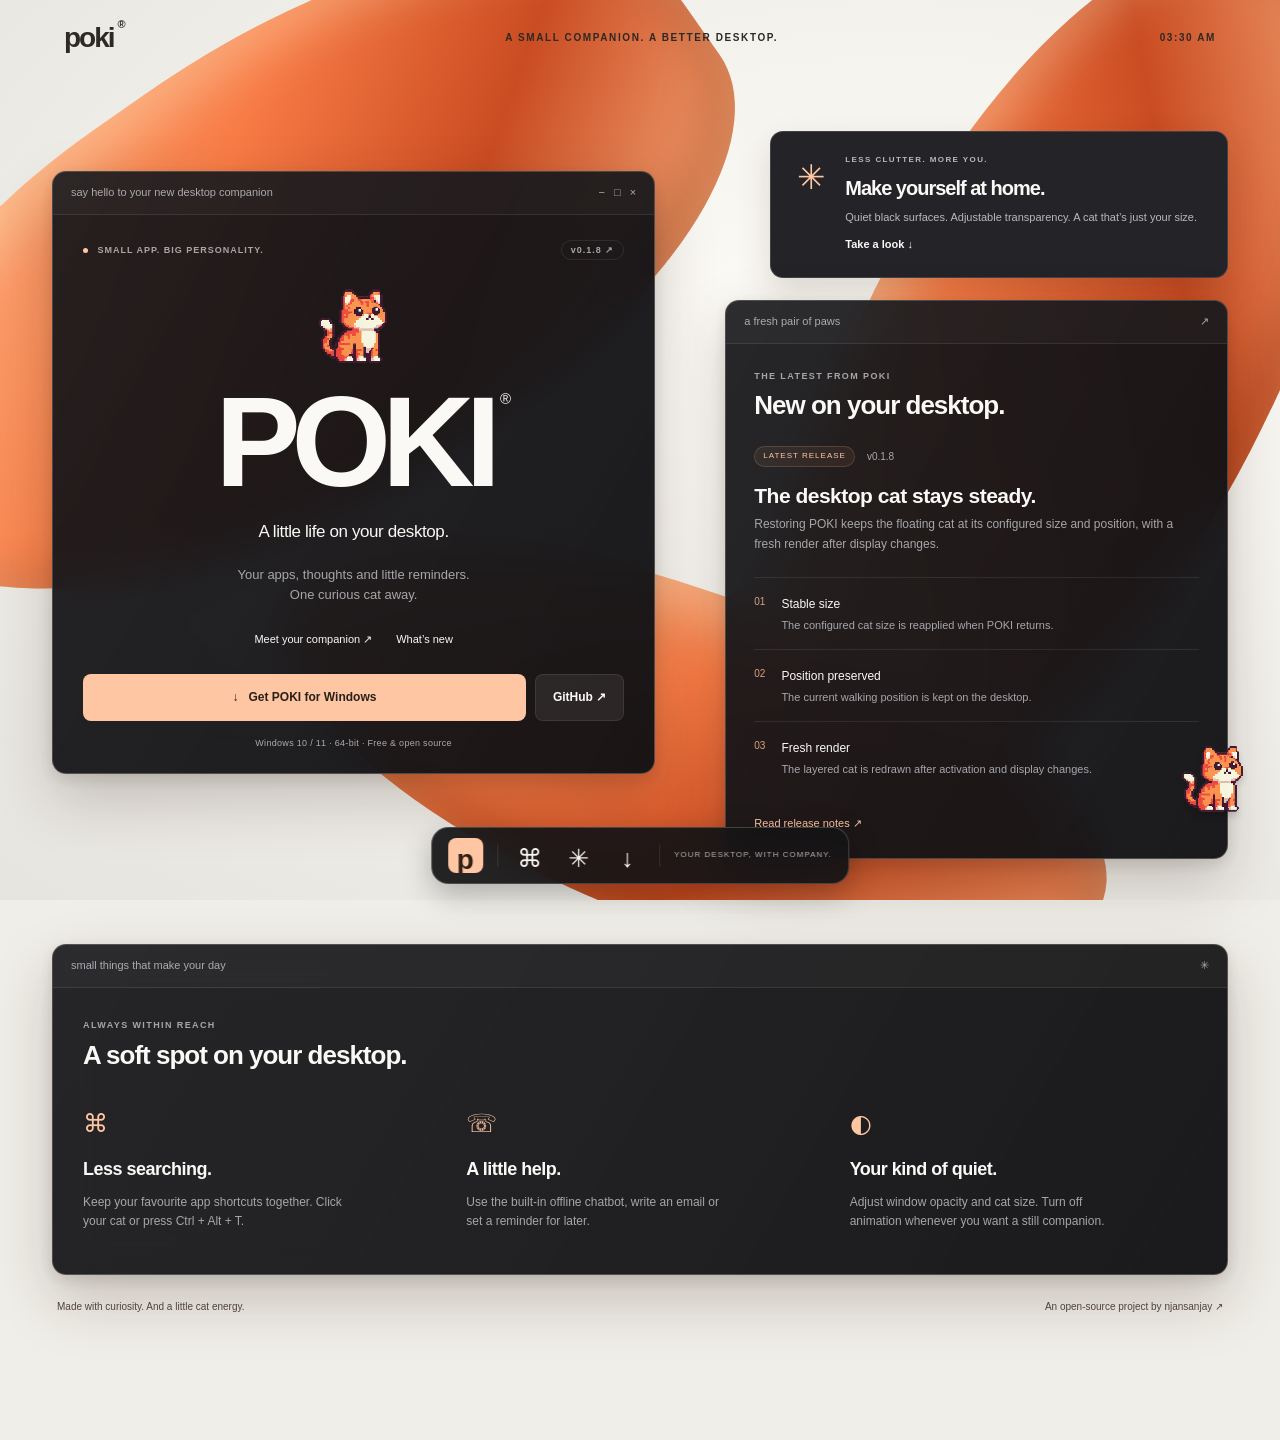
==== commit 811f06fa: "Stabilize floating cat rendering" ====
--- a/docs/index.html
+++ b/docs/index.html
@@ -17,7 +17,7 @@
 <section class="window hero" aria-labelledby="hero-title">
   <div class="titlebar"><span>say hello to your new desktop companion</span><span aria-hidden="true">− &nbsp; □ &nbsp; ×</span></div>
   <div class="hero-body">
-<div class="eyebrow hero-meta"><span><b class="dot"></b> SMALL APP. BIG PERSONALITY.</span><a href="https://github.com/njansanjay/poki/releases/tag/v0.1.7">v0.1.7 ↗</a></div>
+<div class="eyebrow hero-meta"><span><b class="dot"></b> SMALL APP. BIG PERSONALITY.</span><a href="https://github.com/njansanjay/poki/releases/tag/v0.1.8">v0.1.8 ↗</a></div>
     <div class="cat portrait" role="img" aria-label="An orange pixel cat"></div>
     <h1 id="hero-title">POKI<sup>®</sup></h1>
     <p class="tagline">A little life on your desktop.</p>
@@ -31,9 +31,9 @@
   <section class="note"><span class="note-icon" aria-hidden="true">✳</span><div><p class="eyebrow">LESS CLUTTER. MORE YOU.</p><h2>Make yourself at home.</h2><p>Quiet black surfaces. Adjustable transparency. A cat that’s just your size.</p><a href="#features">Take a look ↓</a></div></section>
   <section class="window updates" id="updates" aria-labelledby="updates-title">
     <div class="titlebar"><span>a fresh pair of paws</span><span aria-hidden="true">↗</span></div>
-<div class="panel-body"><p class="eyebrow">THE LATEST FROM POKI</p><h2 id="updates-title">New on your desktop.</h2><div class="release-heading"><span class="pill">LATEST RELEASE</span><span>v0.1.7</span></div><h3>Shortcuts show the right icon.</h3><p>Shortcut tiles now keep resolving the real app icon instead of caching a temporary generic Windows icon.</p>
-    <ul class="changes"><li><span>01</span><div><strong>Real app icons</strong><p>POKI keeps waiting for Windows to resolve each shortcut’s icon.</p></div></li><li><span>02</span><div><strong>Updates when ready</strong><p>The shortcut tile refreshes as soon as its real icon loads.</p></div></li><li><span>03</span><div><strong>Correct from first open</strong><p>No temporary generic icon is cached as the final shortcut image.</p></div></li></ul>
-<a class="text-link" href="https://github.com/njansanjay/poki/releases/tag/v0.1.7">Read release notes ↗</a></div>
+<div class="panel-body"><p class="eyebrow">THE LATEST FROM POKI</p><h2 id="updates-title">New on your desktop.</h2><div class="release-heading"><span class="pill">LATEST RELEASE</span><span>v0.1.8</span></div><h3>The desktop cat stays steady.</h3><p>Restoring POKI keeps the floating cat at its configured size and position, with a fresh render after display changes.</p>
+    <ul class="changes"><li><span>01</span><div><strong>Stable size</strong><p>The configured cat size is reapplied when POKI returns.</p></div></li><li><span>02</span><div><strong>Position preserved</strong><p>The current walking position is kept on the desktop.</p></div></li><li><span>03</span><div><strong>Fresh render</strong><p>The layered cat is redrawn after activation and display changes.</p></div></li></ul>
+<a class="text-link" href="https://github.com/njansanjay/poki/releases/tag/v0.1.8">Read release notes ↗</a></div>
   </section>
 </aside>
 <section class="window features" id="features" aria-labelledby="features-title"><div class="titlebar"><span>small things that make your day</span><span aria-hidden="true">✳</span></div><div class="panel-body"><p class="eyebrow">ALWAYS WITHIN REACH</p><h2 id="features-title">A soft spot on your desktop.</h2><div class="feature-grid"><article><span aria-hidden="true">⌘</span><h3>Less searching.</h3><p>Keep your favourite app shortcuts together. Click your cat or press Ctrl + Alt + T.</p></article><article><span aria-hidden="true">☏</span><h3>A little help.</h3><p>Use the built-in offline chatbot, write an email or set a reminder for later.</p></article><article><span aria-hidden="true">◐</span><h3>Your kind of quiet.</h3><p>Adjust window opacity and cat size. Turn off animation whenever you want a still companion.</p></article></div></div></section>
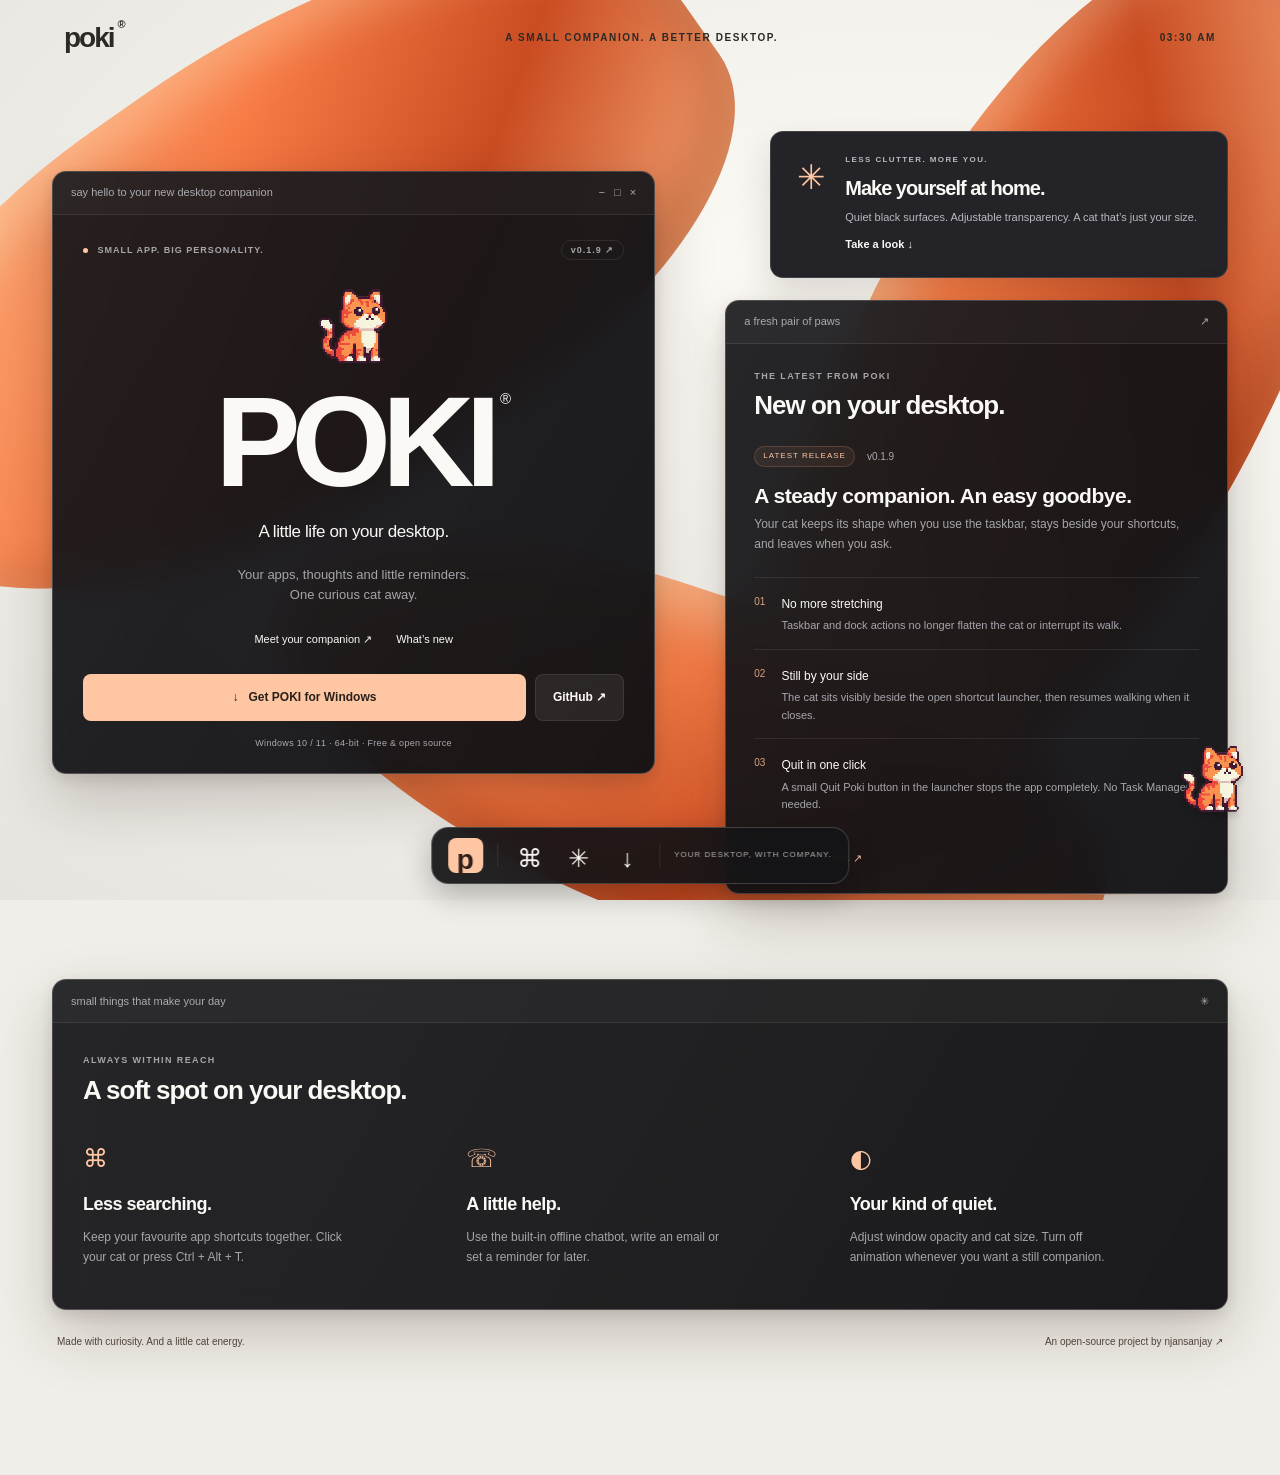
==== commit 608a39f7: "Release POKI v0.1.9" ====
--- a/docs/index.html
+++ b/docs/index.html
@@ -17,7 +17,7 @@
 <section class="window hero" aria-labelledby="hero-title">
   <div class="titlebar"><span>say hello to your new desktop companion</span><span aria-hidden="true">− &nbsp; □ &nbsp; ×</span></div>
   <div class="hero-body">
-<div class="eyebrow hero-meta"><span><b class="dot"></b> SMALL APP. BIG PERSONALITY.</span><a href="https://github.com/njansanjay/poki/releases/tag/v0.1.8">v0.1.8 ↗</a></div>
+<div class="eyebrow hero-meta"><span><b class="dot"></b> SMALL APP. BIG PERSONALITY.</span><a href="https://github.com/njansanjay/poki/releases/tag/v0.1.9">v0.1.9 ↗</a></div>
     <div class="cat portrait" role="img" aria-label="An orange pixel cat"></div>
     <h1 id="hero-title">POKI<sup>®</sup></h1>
     <p class="tagline">A little life on your desktop.</p>
@@ -31,9 +31,9 @@
   <section class="note"><span class="note-icon" aria-hidden="true">✳</span><div><p class="eyebrow">LESS CLUTTER. MORE YOU.</p><h2>Make yourself at home.</h2><p>Quiet black surfaces. Adjustable transparency. A cat that’s just your size.</p><a href="#features">Take a look ↓</a></div></section>
   <section class="window updates" id="updates" aria-labelledby="updates-title">
     <div class="titlebar"><span>a fresh pair of paws</span><span aria-hidden="true">↗</span></div>
-<div class="panel-body"><p class="eyebrow">THE LATEST FROM POKI</p><h2 id="updates-title">New on your desktop.</h2><div class="release-heading"><span class="pill">LATEST RELEASE</span><span>v0.1.8</span></div><h3>The desktop cat stays steady.</h3><p>Restoring POKI keeps the floating cat at its configured size and position, with a fresh render after display changes.</p>
-    <ul class="changes"><li><span>01</span><div><strong>Stable size</strong><p>The configured cat size is reapplied when POKI returns.</p></div></li><li><span>02</span><div><strong>Position preserved</strong><p>The current walking position is kept on the desktop.</p></div></li><li><span>03</span><div><strong>Fresh render</strong><p>The layered cat is redrawn after activation and display changes.</p></div></li></ul>
-<a class="text-link" href="https://github.com/njansanjay/poki/releases/tag/v0.1.8">Read release notes ↗</a></div>
+<div class="panel-body"><p class="eyebrow">THE LATEST FROM POKI</p><h2 id="updates-title">New on your desktop.</h2><div class="release-heading"><span class="pill">LATEST RELEASE</span><span>v0.1.9</span></div><h3>A steady companion. An easy goodbye.</h3><p>Your cat keeps its shape when you use the taskbar, stays beside your shortcuts, and leaves when you ask.</p>
+    <ul class="changes"><li><span>01</span><div><strong>No more stretching</strong><p>Taskbar and dock actions no longer flatten the cat or interrupt its walk.</p></div></li><li><span>02</span><div><strong>Still by your side</strong><p>The cat sits visibly beside the open shortcut launcher, then resumes walking when it closes.</p></div></li><li><span>03</span><div><strong>Quit in one click</strong><p>A small Quit Poki button in the launcher stops the app completely. No Task Manager needed.</p></div></li></ul>
+<a class="text-link" href="https://github.com/njansanjay/poki/releases/tag/v0.1.9">Read release notes ↗</a></div>
   </section>
 </aside>
 <section class="window features" id="features" aria-labelledby="features-title"><div class="titlebar"><span>small things that make your day</span><span aria-hidden="true">✳</span></div><div class="panel-body"><p class="eyebrow">ALWAYS WITHIN REACH</p><h2 id="features-title">A soft spot on your desktop.</h2><div class="feature-grid"><article><span aria-hidden="true">⌘</span><h3>Less searching.</h3><p>Keep your favourite app shortcuts together. Click your cat or press Ctrl + Alt + T.</p></article><article><span aria-hidden="true">☏</span><h3>A little help.</h3><p>Use the built-in offline chatbot, write an email or set a reminder for later.</p></article><article><span aria-hidden="true">◐</span><h3>Your kind of quiet.</h3><p>Adjust window opacity and cat size. Turn off animation whenever you want a still companion.</p></article></div></div></section>
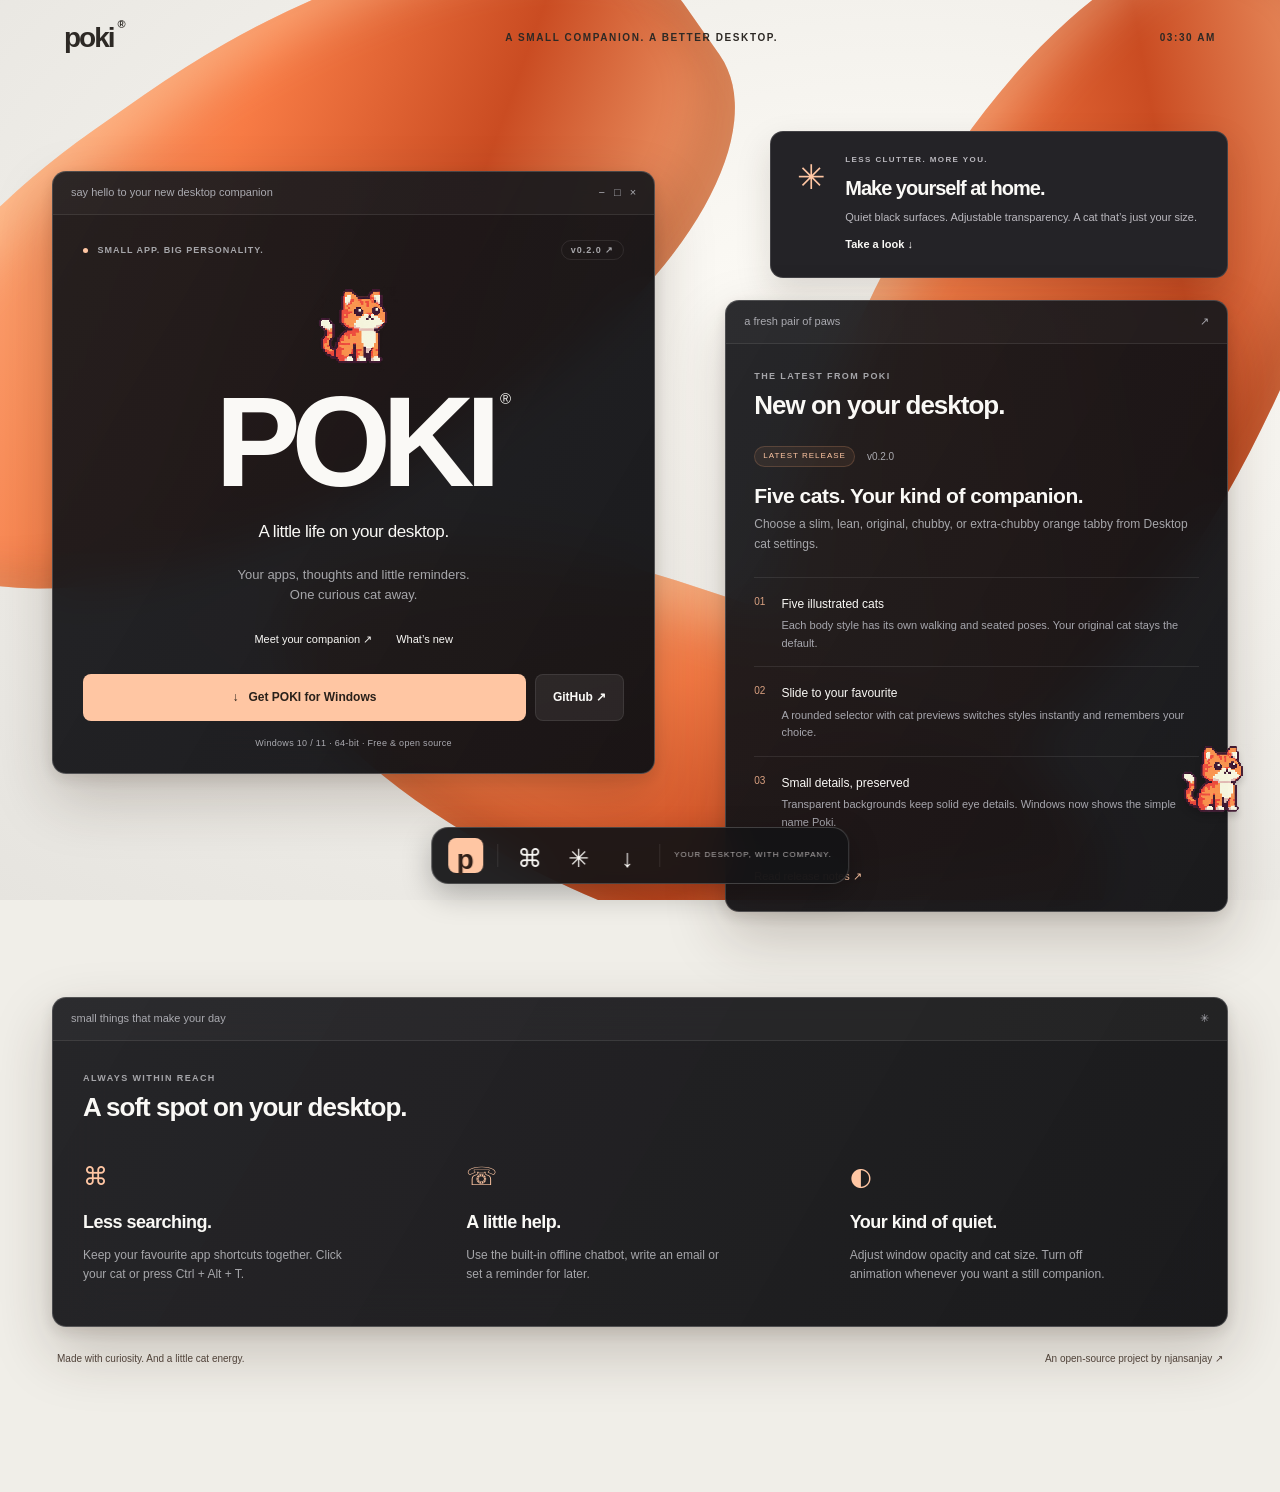
==== commit e35bb262: "Release Poki v0.2.0 with five illustrated cat styles" ====
--- a/docs/index.html
+++ b/docs/index.html
@@ -17,7 +17,7 @@
 <section class="window hero" aria-labelledby="hero-title">
   <div class="titlebar"><span>say hello to your new desktop companion</span><span aria-hidden="true">− &nbsp; □ &nbsp; ×</span></div>
   <div class="hero-body">
-<div class="eyebrow hero-meta"><span><b class="dot"></b> SMALL APP. BIG PERSONALITY.</span><a href="https://github.com/njansanjay/poki/releases/tag/v0.1.9">v0.1.9 ↗</a></div>
+<div class="eyebrow hero-meta"><span><b class="dot"></b> SMALL APP. BIG PERSONALITY.</span><a href="https://github.com/njansanjay/poki/releases/tag/v0.2.0">v0.2.0 ↗</a></div>
     <div class="cat portrait" role="img" aria-label="An orange pixel cat"></div>
     <h1 id="hero-title">POKI<sup>®</sup></h1>
     <p class="tagline">A little life on your desktop.</p>
@@ -31,9 +31,9 @@
   <section class="note"><span class="note-icon" aria-hidden="true">✳</span><div><p class="eyebrow">LESS CLUTTER. MORE YOU.</p><h2>Make yourself at home.</h2><p>Quiet black surfaces. Adjustable transparency. A cat that’s just your size.</p><a href="#features">Take a look ↓</a></div></section>
   <section class="window updates" id="updates" aria-labelledby="updates-title">
     <div class="titlebar"><span>a fresh pair of paws</span><span aria-hidden="true">↗</span></div>
-<div class="panel-body"><p class="eyebrow">THE LATEST FROM POKI</p><h2 id="updates-title">New on your desktop.</h2><div class="release-heading"><span class="pill">LATEST RELEASE</span><span>v0.1.9</span></div><h3>A steady companion. An easy goodbye.</h3><p>Your cat keeps its shape when you use the taskbar, stays beside your shortcuts, and leaves when you ask.</p>
-    <ul class="changes"><li><span>01</span><div><strong>No more stretching</strong><p>Taskbar and dock actions no longer flatten the cat or interrupt its walk.</p></div></li><li><span>02</span><div><strong>Still by your side</strong><p>The cat sits visibly beside the open shortcut launcher, then resumes walking when it closes.</p></div></li><li><span>03</span><div><strong>Quit in one click</strong><p>A small Quit Poki button in the launcher stops the app completely. No Task Manager needed.</p></div></li></ul>
-<a class="text-link" href="https://github.com/njansanjay/poki/releases/tag/v0.1.9">Read release notes ↗</a></div>
+<div class="panel-body"><p class="eyebrow">THE LATEST FROM POKI</p><h2 id="updates-title">New on your desktop.</h2><div class="release-heading"><span class="pill">LATEST RELEASE</span><span>v0.2.0</span></div><h3>Five cats. Your kind of companion.</h3><p>Choose a slim, lean, original, chubby, or extra-chubby orange tabby from Desktop cat settings.</p>
+    <ul class="changes"><li><span>01</span><div><strong>Five illustrated cats</strong><p>Each body style has its own walking and seated poses. Your original cat stays the default.</p></div></li><li><span>02</span><div><strong>Slide to your favourite</strong><p>A rounded selector with cat previews switches styles instantly and remembers your choice.</p></div></li><li><span>03</span><div><strong>Small details, preserved</strong><p>Transparent backgrounds keep solid eye details. Windows now shows the simple name Poki.</p></div></li></ul>
+<a class="text-link" href="https://github.com/njansanjay/poki/releases/tag/v0.2.0">Read release notes ↗</a></div>
   </section>
 </aside>
 <section class="window features" id="features" aria-labelledby="features-title"><div class="titlebar"><span>small things that make your day</span><span aria-hidden="true">✳</span></div><div class="panel-body"><p class="eyebrow">ALWAYS WITHIN REACH</p><h2 id="features-title">A soft spot on your desktop.</h2><div class="feature-grid"><article><span aria-hidden="true">⌘</span><h3>Less searching.</h3><p>Keep your favourite app shortcuts together. Click your cat or press Ctrl + Alt + T.</p></article><article><span aria-hidden="true">☏</span><h3>A little help.</h3><p>Use the built-in offline chatbot, write an email or set a reminder for later.</p></article><article><span aria-hidden="true">◐</span><h3>Your kind of quiet.</h3><p>Adjust window opacity and cat size. Turn off animation whenever you want a still companion.</p></article></div></div></section>
